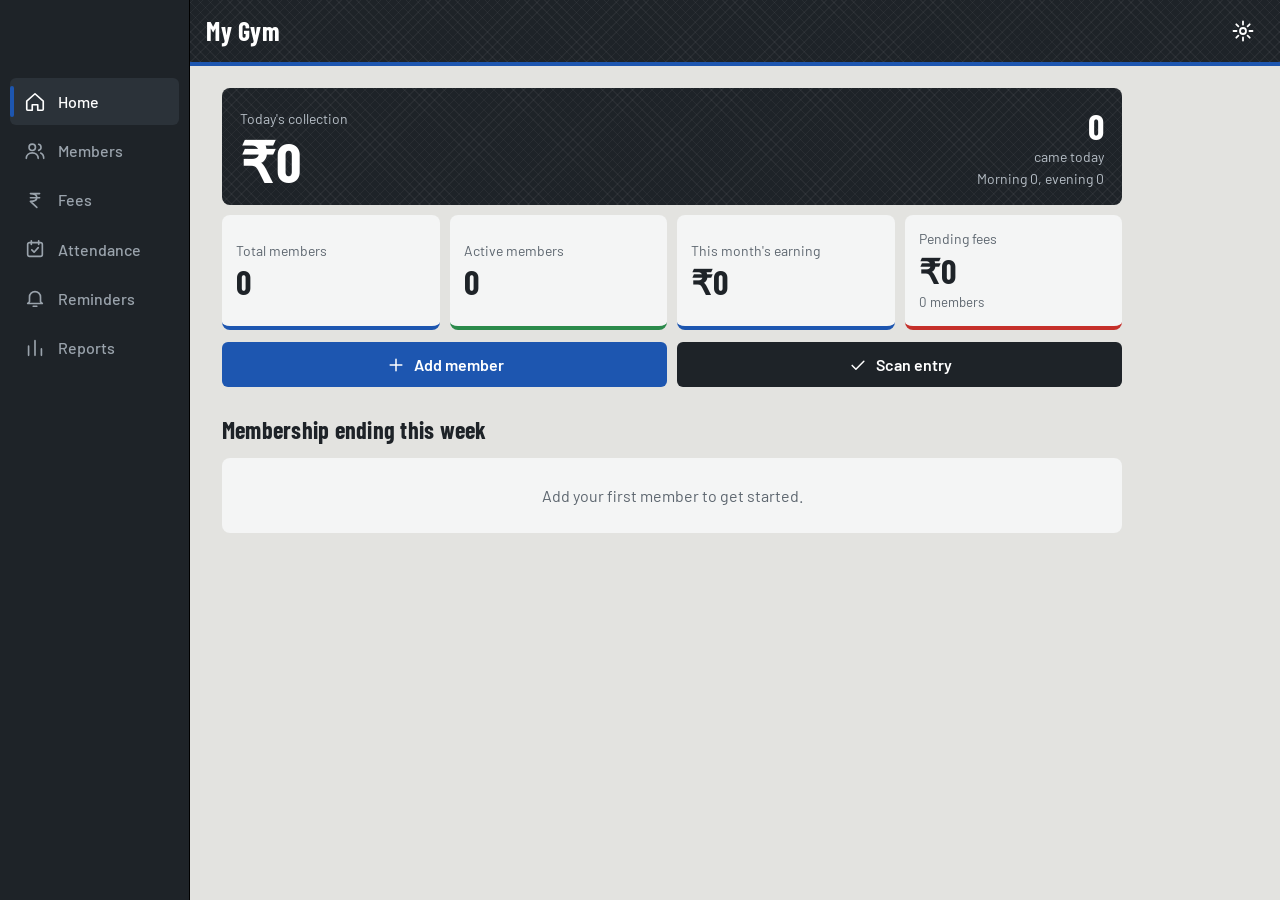
==== index.html @ 4327445b "Update Gym Manager" ====
<!doctype html>
<html lang="en">
<head>
<meta charset="utf-8">
<meta name="viewport" content="width=device-width, initial-scale=1, viewport-fit=cover">
<title>Gym Manager</title>
<meta name="theme-color" content="#1E2328">
<meta name="description" content="Members, fees, attendance and reports for your gym">
<link rel="manifest" href="manifest.json">
<link rel="icon" type="image/png" href="icon-192.png">
<link rel="apple-touch-icon" href="icon-192.png">
<meta name="mobile-web-app-capable" content="yes">
<meta name="apple-mobile-web-app-capable" content="yes">
<link rel="preconnect" href="https://fonts.googleapis.com">
<link rel="preconnect" href="https://fonts.gstatic.com" crossorigin>
<link href="https://fonts.googleapis.com/css2?family=Barlow+Condensed:wght@600;700&family=Barlow:wght@400;500;600&display=swap" rel="stylesheet">
<link rel="stylesheet" href="style.css">
</head>
<body>
<header class="top">
  <div class="brand"><span id="gymName">Gym Manager</span></div>
  <div class="top-acts">
    <button class="btn light small" id="installBtn" data-act="install" hidden>Install app</button>
    <button class="ib dark" data-act="settings" aria-label="Settings" id="settingsBtn"></button>
  </div>
</header>
<main id="view"></main>
<nav class="tabs" id="tabs" aria-label="Main"></nav>

<div class="sheet" id="sheet" hidden>
  <div class="sheet-bg" data-act="closeSheet"></div>
  <div class="sheet-panel" role="dialog" aria-modal="true" aria-labelledby="sheetTitle">
    <div class="sheet-head">
      <h2 id="sheetTitle"></h2>
      <button class="ib" data-act="closeSheet" aria-label="Close">&times;</button>
    </div>
    <div class="sheet-body" id="sheetBody"></div>
  </div>
</div>
<div id="toast" role="status" aria-live="polite"></div>
<input type="file" id="restoreFile" accept="application/json" hidden>
<script src="qrcode.js"></script>
<script src="jsqr.js"></script>
<script src="app.js"></script>
</body>
</html>
---- style.css ----
/* Gym Manager: concrete floor, charcoal iron, Olympic plate colours for status */
:root{
  --concrete:#E3E3E0;
  --card:#F4F5F5;
  --ink:#1E2328;
  --ink2:#2B3239;
  --mute:#5D666F;
  --line:#C8CACB;
  --red:#C5302A;
  --blue:#1D56B0;
  --yellow:#E3B31C;
  --green:#2B8A4B;
  --sb:env(safe-area-inset-bottom,0px);
  --st:env(safe-area-inset-top,0px);
  --head:'Barlow Condensed','Arial Narrow',Impact,sans-serif;
}
*{box-sizing:border-box;-webkit-tap-highlight-color:transparent}
html{scroll-padding-top:70px}
body{margin:0;background:var(--concrete);color:var(--ink);font:16px/1.45 'Barlow',system-ui,-apple-system,'Segoe UI',Roboto,sans-serif}
body.lock{overflow:hidden}
h1,h2,h3{font-family:var(--head);font-weight:700;letter-spacing:.01em;margin:0}
h2{font-size:24px;margin:26px 0 10px}
button,input,select{font:inherit;color:inherit}
button{cursor:pointer}
a{color:var(--blue)}
:focus-visible{outline:3px solid var(--blue);outline-offset:2px}
[hidden]{display:none!important}

/* knurled grip texture, used on the top bar and scoreboard */
.top,.board{
  background-color:var(--ink);
  background-image:
    repeating-linear-gradient(45deg,rgba(255,255,255,.045) 0 1px,transparent 1px 7px),
    repeating-linear-gradient(-45deg,rgba(255,255,255,.045) 0 1px,transparent 1px 7px);
}

.top{position:sticky;top:0;z-index:20;display:flex;align-items:center;justify-content:space-between;
  padding:calc(10px + var(--st)) 16px 10px;color:#fff;border-bottom:4px solid var(--blue)}
.brand{font:700 26px/1 var(--head);letter-spacing:.02em}
.top-acts{display:flex;gap:8px;align-items:center}

main{padding:16px 16px calc(96px + var(--sb));max-width:980px;margin:0 auto}

/* tabs */
.tabs{position:fixed;left:0;right:0;bottom:0;z-index:20;display:grid;grid-template-columns:repeat(6,1fr);
  background:var(--ink);padding:4px 2px calc(4px + var(--sb));border-top:1px solid #000}
.tabs button{background:none;border:0;color:#9AA3AC;display:flex;flex-direction:column;align-items:center;gap:2px;
  padding:6px 0;font-size:11px;font-weight:500;border-radius:6px;position:relative}
.tabs button.on{color:#fff}
.tabs button.on::before{content:"";position:absolute;top:-5px;left:30%;right:30%;height:3px;background:var(--blue);border-radius:2px}

/* buttons */
.btn{border:0;border-radius:6px;padding:11px 16px;font-weight:600;background:var(--ink);color:#fff;text-decoration:none;display:inline-flex;align-items:center;justify-content:center;gap:8px}
.btn.primary{background:var(--blue)}
.btn.ghost{background:transparent;color:var(--ink);box-shadow:inset 0 0 0 2px var(--ink)}
.btn.danger{background:transparent;color:var(--red);box-shadow:inset 0 0 0 2px var(--red)}
.btn.light{background:#fff;color:var(--ink)}
.btn.small{padding:7px 12px;font-size:14px}
.btn.wide{width:100%;margin-top:14px;padding:14px}
.ib{width:42px;height:42px;border-radius:6px;border:0;background:var(--card);display:inline-flex;align-items:center;justify-content:center;text-decoration:none;color:var(--ink);flex:none;font-size:26px;line-height:1}
.ib.dark{background:transparent;color:#fff}
.ib.txt{width:auto;padding:0 12px;font-size:14px;font-weight:600;background:var(--ink);color:#fff}

/* scoreboard */
.board{display:flex;justify-content:space-between;align-items:flex-end;gap:12px;color:#fff;padding:18px 18px 16px;border-radius:8px}
.board .lbl{color:#B7BFC7;font-size:14px}
.board .big{font:700 56px/1 var(--head);margin-top:4px}
.board .side{text-align:right}
.board .side .num{font:700 36px/1 var(--head)}

.tiles{display:grid;grid-template-columns:1fr 1fr;gap:10px;margin-top:10px}
.tile{background:var(--card);border:0;border-radius:8px;padding:14px;text-align:left;border-bottom:4px solid var(--line)}
.tile .lbl{color:var(--mute);font-size:14px;display:block}
.tile .num{font:700 34px/1.1 var(--head);display:block;margin-top:2px}
.tile small{color:var(--mute)}
.tile.t-green{border-bottom-color:var(--green)}
.tile.t-blue{border-bottom-color:var(--blue)}
.tile.t-yellow{border-bottom-color:var(--yellow)}
.tile.t-red{border-bottom-color:var(--red)}
.quick{display:grid;grid-template-columns:1fr 1fr;gap:10px;margin-top:12px}

/* lists */
.list{background:var(--card);border-radius:8px;overflow:hidden}
.row{display:flex;align-items:center;gap:12px;width:100%;text-align:left;background:none;border:0;border-bottom:1px solid var(--line);padding:12px 14px}
.row:last-child{border-bottom:0}
button.row:active{background:#E8EAEA}
.who{display:flex;flex-direction:column;min-width:0;flex:1}
.who b{font-weight:600;white-space:nowrap;overflow:hidden;text-overflow:ellipsis}
.who small{color:var(--mute)}
.right{display:flex;flex-direction:column;align-items:flex-end;gap:2px;flex:none}
.due{color:var(--red);font-weight:600}
.acts{display:flex;gap:6px;flex:none}
.amt{font:700 22px/1 var(--head);flex:none}
.empty{padding:26px 16px;text-align:center;color:var(--mute)}
.empty .btn{margin-top:12px}

/* status plate: a small weight plate in the status colour */
.plate{--c:var(--line);width:28px;height:28px;border-radius:50%;flex:none;
  background:radial-gradient(circle,var(--card) 0 17%,transparent 18%),var(--c);
  box-shadow:inset 0 0 0 3px rgba(0,0,0,.16)}
.plate.active{--c:var(--green)}
.plate.expiring{--c:var(--yellow)}
.plate.expired{--c:var(--red)}
.plate.none{--c:#9AA3AC}
.tag{font-size:12px;font-weight:600;padding:2px 8px;border-radius:3px;white-space:nowrap}
.tag.active{background:#D5EBDC;color:#17582D}
.tag.expiring{background:#F6E6AE;color:#654D00}
.tag.expired{background:#F2CFCD;color:#7E1A16}

/* controls */
.search{width:100%;padding:12px 14px;border:2px solid var(--line);border-radius:6px;background:#fff}
.search:focus{border-color:var(--blue);outline:0}
.chips{display:flex;gap:8px;overflow-x:auto;padding:10px 0 12px;scrollbar-width:none}
.chips::-webkit-scrollbar{display:none}
.chip{flex:none;border:2px solid var(--ink);background:transparent;border-radius:999px;padding:5px 14px;font-weight:600;font-size:14px}
.chip.on{background:var(--ink);color:#fff}
.seg{display:grid;grid-auto-flow:column;grid-auto-columns:1fr;background:#D2D3D0;border-radius:8px;padding:3px;margin-bottom:12px}
.seg button{border:0;background:none;padding:9px 6px;border-radius:6px;font-weight:600;color:var(--mute)}
.seg button.on{background:var(--ink);color:#fff}
.bar{display:flex;gap:10px;align-items:center;margin:0 0 12px}
.bar input[type=date],.bar input[type=month]{flex:1;padding:10px 12px;border:2px solid var(--line);border-radius:6px;background:#fff}
.sum{color:var(--mute);margin:4px 0 10px}
.sum b{color:var(--ink);font:700 22px var(--head)}

.fab{position:fixed;right:16px;bottom:calc(84px + var(--sb));z-index:15;height:54px;padding:0 20px;border:0;border-radius:27px;background:var(--blue);color:#fff;font-weight:600;box-shadow:0 4px 14px rgba(0,0,0,.3);display:flex;align-items:center;gap:8px}

/* attendance */
.check{width:34px;height:34px;border-radius:6px;border:2px solid var(--ink);flex:none;display:grid;place-items:center;color:#fff}
.row.in .check{background:var(--green);border-color:var(--green)}
.row.in{background:#E7F1EA}
.strip{display:flex;flex-wrap:wrap;gap:2px;margin-top:5px}
.strip i{width:7px;height:12px;background:#D3D5D6;border-radius:1px}
.strip i.p{background:var(--green)}

/* reports */
.two{display:grid;grid-template-columns:1fr 1fr;gap:10px}
.kv{display:grid;grid-template-columns:auto 1fr;gap:6px 16px;margin:0 0 6px}
.kv dt{color:var(--mute)}
.kv dd{margin:0;font-weight:600;text-align:right}
.mini{font-size:14px;color:var(--mute);margin-top:6px}
.repdays .row{padding:9px 14px}

/* sheet */
.sheet{position:fixed;inset:0;z-index:50;display:flex;align-items:flex-end;justify-content:center}
.sheet-bg{position:absolute;inset:0;background:rgba(15,18,21,.6)}
.sheet-panel{position:relative;background:var(--concrete);width:100%;max-width:560px;max-height:92dvh;display:flex;flex-direction:column;border-radius:14px 14px 0 0;animation:up .18s ease-out}
.sheet-head{display:flex;justify-content:space-between;align-items:center;padding:10px 10px 6px 18px}
.sheet-head h2{margin:0;font-size:26px}
.sheet-body{overflow:auto;padding:4px 18px calc(22px + var(--sb))}
@keyframes up{from{transform:translateY(40px);opacity:.4}to{transform:none;opacity:1}}
form label{display:block;font-weight:600;font-size:14px;margin-top:12px}
form input,form select{display:block;width:100%;margin-top:4px;padding:12px;border:2px solid var(--line);border-radius:6px;background:#fff;font-weight:400;font-size:16px}
form input:focus,form select:focus{border-color:var(--blue);outline:0}
.planrow{display:grid;grid-template-columns:1.4fr .7fr .9fr auto;gap:6px;align-items:end;margin-top:8px}
.planrow input{margin-top:0;padding:10px 8px}
.planrow .ib{background:#D8DADA;width:38px;height:42px}
.actions{display:grid;grid-template-columns:1fr 1fr;gap:8px;margin:14px 0}
.hdrline{display:flex;align-items:center;gap:12px;margin-bottom:10px}
hr{border:0;border-top:1px solid var(--line);margin:18px 0}

#toast{position:fixed;left:50%;bottom:calc(92px + var(--sb));transform:translate(-50%,20px);background:var(--ink);color:#fff;padding:11px 18px;border-radius:6px;opacity:0;pointer-events:none;transition:.2s;z-index:80;max-width:90vw;text-align:center;font-weight:500}
#toast.show{opacity:1;transform:translate(-50%,0)}
#toast.err{background:var(--red)}

/* desktop: tabs become a left rail */
@media (min-width:900px){
  .tabs{top:0;right:auto;width:190px;grid-template-columns:1fr;grid-auto-rows:min-content;padding:78px 10px 10px;border-top:0;border-right:1px solid #000;gap:2px}
  .tabs button{flex-direction:row;gap:12px;font-size:16px;padding:12px 14px;justify-content:flex-start}
  .tabs button.on{background:var(--ink2)}
  .tabs button.on::before{top:8px;bottom:8px;left:0;right:auto;width:4px;height:auto}
  .top{margin-left:190px}
  main{margin-left:190px;max-width:none;padding:22px 32px 60px}
  main>*{max-width:900px}
  .tiles{grid-template-columns:repeat(4,1fr)}
  .fab{bottom:24px;right:28px}
  .sheet{align-items:center}
  .sheet-panel{border-radius:14px}
  #toast{bottom:28px}
}
@media (prefers-reduced-motion:reduce){*{animation:none!important;transition:none!important}}

/* QR scanner */
.scanbox{position:relative;background:#0E1114;border-radius:10px;overflow:hidden;aspect-ratio:1/1;width:100%;max-width:420px;max-height:56vh;margin:0 auto 12px}
.scanbox video{width:100%;height:100%;object-fit:cover;display:block}
.scanbox .frame{position:absolute;inset:16%;border:3px solid rgba(255,255,255,.9);border-radius:12px;box-shadow:0 0 0 999px rgba(0,0,0,.38);pointer-events:none}
.scanmsg{position:absolute;left:0;right:0;bottom:0;padding:9px 12px;color:#fff;background:rgba(0,0,0,.62);text-align:center;font-size:14px}
.scanres{border-radius:10px;padding:16px 18px;color:#fff;margin:0 auto 12px;max-width:420px;animation:up .18s ease-out}
.scanres h3{font-size:32px;line-height:1.1;margin-bottom:6px}
.scanres.ok{background:var(--green)}
.scanres.warn{background:var(--yellow);color:var(--ink)}
.scanres.stop{background:var(--red)}
.scanres.dup{background:var(--ink2)}
#view .btn.wide{max-width:420px;display:flex;margin-left:auto;margin-right:auto}
.qrimg{display:block;width:100%;max-width:300px;margin:6px auto 14px;border-radius:10px}
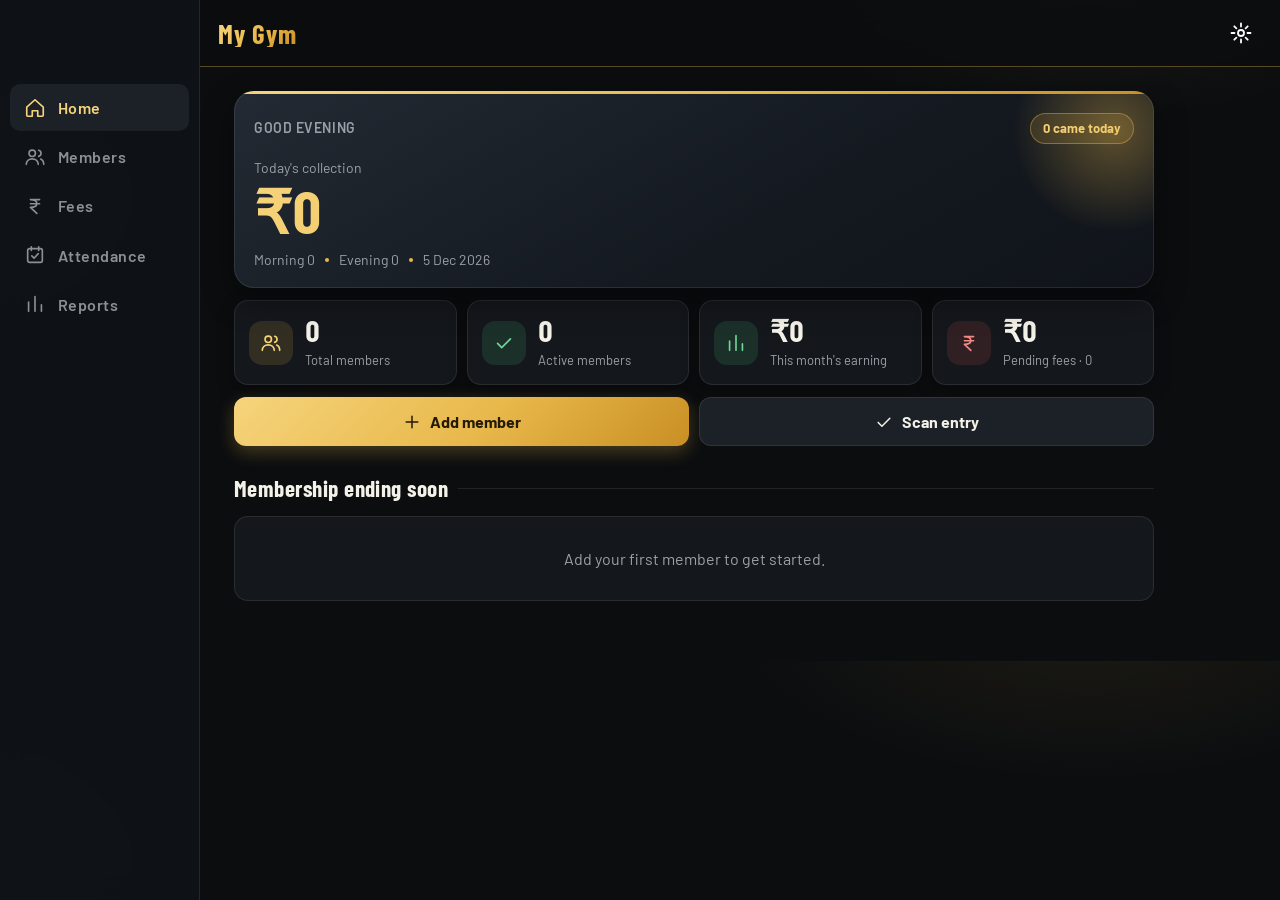
==== commit 4ef4f159: "Gym Manager v3: premium black-gold redesign, PWA removed, one-tap WhatsApp, payment delete, copy rem" ====
--- a/index.html
+++ b/index.html
@@ -4,13 +4,10 @@
 <meta charset="utf-8">
 <meta name="viewport" content="width=device-width, initial-scale=1, viewport-fit=cover">
 <title>Gym Manager</title>
-<meta name="theme-color" content="#1E2328">
+<meta name="theme-color" content="#0B0D0F">
 <meta name="description" content="Members, fees, attendance and reports for your gym">
-<link rel="manifest" href="manifest.json">
 <link rel="icon" type="image/png" href="icon-192.png">
-<link rel="apple-touch-icon" href="icon-192.png">
-<meta name="mobile-web-app-capable" content="yes">
-<meta name="apple-mobile-web-app-capable" content="yes">
+<meta name="mobile-web-app-capable" content="no">
 <link rel="preconnect" href="https://fonts.googleapis.com">
 <link rel="preconnect" href="https://fonts.gstatic.com" crossorigin>
 <link href="https://fonts.googleapis.com/css2?family=Barlow+Condensed:wght@600;700&family=Barlow:wght@400;500;600&display=swap" rel="stylesheet">
@@ -20,7 +17,7 @@
 <header class="top">
   <div class="brand"><span id="gymName">Gym Manager</span></div>
   <div class="top-acts">
-    <button class="btn light small" id="installBtn" data-act="install" hidden>Install app</button>
+    <button class="sync" id="syncBtn" data-act="syncNow" hidden></button>
     <button class="ib dark" data-act="settings" aria-label="Settings" id="settingsBtn"></button>
   </div>
 </header>
@@ -37,10 +34,22 @@
     <div class="sheet-body" id="sheetBody"></div>
   </div>
 </div>
+<div id="login" hidden>
+  <form id="loginForm" autocomplete="on">
+    <h1>Gym Manager</h1>
+    <p>Sign in once on this phone. After that, every phone with the same account shows the same members and attendance.</p>
+    <label>Email<input name="email" type="email" required autocomplete="username"></label>
+    <label>Password<input name="password" type="password" required autocomplete="current-password"></label>
+    <button class="btn primary wide">Sign in</button>
+    <p id="loginMsg" role="alert"></p>
+  </form>
+</div>
 <div id="toast" role="status" aria-live="polite"></div>
 <input type="file" id="restoreFile" accept="application/json" hidden>
+<script src="config.js"></script>
 <script src="qrcode.js"></script>
 <script src="jsqr.js"></script>
 <script src="app.js"></script>
+<script src="cloud.js"></script>
 </body>
 </html>
--- a/style.css
+++ b/style.css
@@ -1,194 +1,256 @@
-/* Gym Manager: concrete floor, charcoal iron, Olympic plate colours for status */
+/* Gym Manager v3 — black & gold premium theme */
 :root{
-  --concrete:#E3E3E0;
-  --card:#F4F5F5;
-  --ink:#1E2328;
-  --ink2:#2B3239;
-  --mute:#5D666F;
-  --line:#C8CACB;
-  --red:#C5302A;
-  --blue:#1D56B0;
-  --yellow:#E3B31C;
-  --green:#2B8A4B;
+  --bg:#0B0D0F;
+  --card:#14171C;
+  --card2:#1C2127;
+  --ink:#F4F1E8;
+  --mute:#9BA1A8;
+  --line:rgba(255,255,255,.09);
+  --gold:#E8B84B;
+  --gold2:#F6D47C;
+  --grad:linear-gradient(135deg,#F6D47C 0%,#E8B84B 55%,#C98F24 100%);
+  --red:#E4574F;
+  --yellow:#E8B84B;
+  --green:#43C579;
   --sb:env(safe-area-inset-bottom,0px);
   --st:env(safe-area-inset-top,0px);
   --head:'Barlow Condensed','Arial Narrow',Impact,sans-serif;
+  --r:14px;
 }
 *{box-sizing:border-box;-webkit-tap-highlight-color:transparent}
-html{scroll-padding-top:70px}
-body{margin:0;background:var(--concrete);color:var(--ink);font:16px/1.45 'Barlow',system-ui,-apple-system,'Segoe UI',Roboto,sans-serif}
+html{scroll-padding-top:76px}
+body{margin:0;color:var(--ink);font:16px/1.45 'Barlow',system-ui,-apple-system,'Segoe UI',Roboto,sans-serif;
+  background:
+    radial-gradient(600px 300px at 85% -60px,rgba(232,184,75,.09),transparent 60%),
+    radial-gradient(500px 260px at -10% 30%,rgba(232,184,75,.05),transparent 60%),
+    var(--bg);}
 body.lock{overflow:hidden}
-h1,h2,h3{font-family:var(--head);font-weight:700;letter-spacing:.01em;margin:0}
-h2{font-size:24px;margin:26px 0 10px}
+h1,h2,h3{font-family:var(--head);font-weight:700;letter-spacing:.02em;margin:0}
+h2{font-size:23px;margin:26px 0 10px;display:flex;align-items:center;gap:10px}
+h2::after{content:"";flex:1;height:1px;background:var(--line)}
 button,input,select{font:inherit;color:inherit}
 button{cursor:pointer}
-a{color:var(--blue)}
-:focus-visible{outline:3px solid var(--blue);outline-offset:2px}
+a{color:var(--gold2)}
+:focus-visible{outline:2px solid var(--gold);outline-offset:2px}
 [hidden]{display:none!important}
 
-/* knurled grip texture, used on the top bar and scoreboard */
-.top,.board{
-  background-color:var(--ink);
-  background-image:
-    repeating-linear-gradient(45deg,rgba(255,255,255,.045) 0 1px,transparent 1px 7px),
-    repeating-linear-gradient(-45deg,rgba(255,255,255,.045) 0 1px,transparent 1px 7px);
-}
-
+/* ---------- top bar ---------- */
 .top{position:sticky;top:0;z-index:20;display:flex;align-items:center;justify-content:space-between;
-  padding:calc(10px + var(--st)) 16px 10px;color:#fff;border-bottom:4px solid var(--blue)}
-.brand{font:700 26px/1 var(--head);letter-spacing:.02em}
+  padding:calc(12px + var(--st)) 18px 12px;color:#fff;
+  background:rgba(11,13,15,.82);backdrop-filter:blur(14px);-webkit-backdrop-filter:blur(14px);
+  border-bottom:1px solid rgba(232,184,75,.35)}
+.brand{font:700 27px/1 var(--head);letter-spacing:.04em;background:var(--grad);
+  -webkit-background-clip:text;background-clip:text;-webkit-text-fill-color:transparent;color:transparent}
 .top-acts{display:flex;gap:8px;align-items:center}
 
-main{padding:16px 16px calc(96px + var(--sb));max-width:980px;margin:0 auto}
-
-/* tabs */
-.tabs{position:fixed;left:0;right:0;bottom:0;z-index:20;display:grid;grid-template-columns:repeat(6,1fr);
-  background:var(--ink);padding:4px 2px calc(4px + var(--sb));border-top:1px solid #000}
-.tabs button{background:none;border:0;color:#9AA3AC;display:flex;flex-direction:column;align-items:center;gap:2px;
-  padding:6px 0;font-size:11px;font-weight:500;border-radius:6px;position:relative}
-.tabs button.on{color:#fff}
-.tabs button.on::before{content:"";position:absolute;top:-5px;left:30%;right:30%;height:3px;background:var(--blue);border-radius:2px}
-
-/* buttons */
-.btn{border:0;border-radius:6px;padding:11px 16px;font-weight:600;background:var(--ink);color:#fff;text-decoration:none;display:inline-flex;align-items:center;justify-content:center;gap:8px}
-.btn.primary{background:var(--blue)}
-.btn.ghost{background:transparent;color:var(--ink);box-shadow:inset 0 0 0 2px var(--ink)}
-.btn.danger{background:transparent;color:var(--red);box-shadow:inset 0 0 0 2px var(--red)}
-.btn.light{background:#fff;color:var(--ink)}
-.btn.small{padding:7px 12px;font-size:14px}
-.btn.wide{width:100%;margin-top:14px;padding:14px}
-.ib{width:42px;height:42px;border-radius:6px;border:0;background:var(--card);display:inline-flex;align-items:center;justify-content:center;text-decoration:none;color:var(--ink);flex:none;font-size:26px;line-height:1}
-.ib.dark{background:transparent;color:#fff}
-.ib.txt{width:auto;padding:0 12px;font-size:14px;font-weight:600;background:var(--ink);color:#fff}
-
-/* scoreboard */
-.board{display:flex;justify-content:space-between;align-items:flex-end;gap:12px;color:#fff;padding:18px 18px 16px;border-radius:8px}
-.board .lbl{color:#B7BFC7;font-size:14px}
-.board .big{font:700 56px/1 var(--head);margin-top:4px}
-.board .side{text-align:right}
-.board .side .num{font:700 36px/1 var(--head)}
-
-.tiles{display:grid;grid-template-columns:1fr 1fr;gap:10px;margin-top:10px}
-.tile{background:var(--card);border:0;border-radius:8px;padding:14px;text-align:left;border-bottom:4px solid var(--line)}
-.tile .lbl{color:var(--mute);font-size:14px;display:block}
-.tile .num{font:700 34px/1.1 var(--head);display:block;margin-top:2px}
-.tile small{color:var(--mute)}
-.tile.t-green{border-bottom-color:var(--green)}
-.tile.t-blue{border-bottom-color:var(--blue)}
-.tile.t-yellow{border-bottom-color:var(--yellow)}
-.tile.t-red{border-bottom-color:var(--red)}
+main{padding:18px 16px calc(104px + var(--sb));max-width:980px;margin:0 auto}
+#view.vin{animation:vin .24s ease-out}
+@keyframes vin{from{opacity:0;transform:translateY(10px)}to{opacity:1;transform:none}}
+
+/* ---------- tabs: 5 ---------- */
+.tabs{position:fixed;left:0;right:0;bottom:0;z-index:20;display:grid;grid-template-columns:repeat(5,1fr);
+  background:rgba(16,19,23,.92);backdrop-filter:blur(14px);-webkit-backdrop-filter:blur(14px);
+  padding:6px 6px calc(8px + var(--sb));border-top:1px solid var(--line)}
+.tabs button{background:none;border:0;color:#8B9096;display:flex;flex-direction:column;align-items:center;gap:3px;
+  padding:7px 0 5px;font-size:11px;font-weight:600;letter-spacing:.03em;border-radius:10px;position:relative;transition:color .15s}
+.tabs button.on{color:var(--gold2)}
+.tabs button.on::after{content:"";position:absolute;bottom:1px;width:18px;height:3px;border-radius:2px;background:var(--grad)}
+
+/* ---------- buttons ---------- */
+.btn{border:0;border-radius:12px;padding:13px 16px;font-weight:700;background:var(--card2);color:var(--ink);
+  text-decoration:none;display:inline-flex;align-items:center;justify-content:center;gap:8px;
+  box-shadow:inset 0 0 0 1px var(--line);transition:transform .08s}
+.btn.primary{background:var(--grad);color:#241A05;box-shadow:0 6px 18px rgba(232,184,75,.28)}
+.btn.ghost{background:transparent;box-shadow:inset 0 0 0 1.5px var(--mute)}
+.btn.danger{background:transparent;color:var(--red);box-shadow:inset 0 0 0 1.5px var(--red)}
+.btn.light{background:#fff;color:#141414}
+.btn.small{padding:8px 13px;font-size:14px;border-radius:10px}
+.btn.wide{width:100%;margin-top:14px;padding:15px}
+.btn:active,.fab:active,.ib:active,.chip:active{transform:scale(.96)}
+.btn[disabled]{opacity:.4}
+.ib{width:42px;height:42px;border-radius:12px;border:0;background:var(--card2);display:inline-flex;align-items:center;
+  justify-content:center;text-decoration:none;color:var(--ink);flex:none;font-size:26px;line-height:1;
+  box-shadow:inset 0 0 0 1px var(--line);transition:transform .08s}
+.ib.dark{background:transparent;color:#fff;box-shadow:none}
+.ib.txt{width:auto;padding:0 13px;font-size:14px;font-weight:700;background:var(--grad);color:#241A05;box-shadow:none}
+
+/* ---------- home hero ---------- */
+.hero{position:relative;overflow:hidden;border-radius:20px;padding:22px 20px 18px;color:#fff;
+  background:linear-gradient(150deg,#232a33 0%,#141920 60%,#10141a 100%);
+  box-shadow:inset 0 0 0 1px var(--line),0 12px 32px rgba(0,0,0,.45)}
+.hero::before{content:"";position:absolute;right:-70px;top:-70px;width:220px;height:220px;border-radius:50%;
+  background:radial-gradient(circle,rgba(232,184,75,.35),transparent 65%);pointer-events:none}
+.hero::after{content:"";position:absolute;left:0;right:0;top:0;height:3px;background:var(--grad)}
+.hero-top{display:flex;justify-content:space-between;align-items:center;color:var(--mute);font-size:14px;font-weight:600;letter-spacing:.04em;text-transform:uppercase}
+.hero-pill{background:rgba(232,184,75,.14);color:var(--gold2);border:1px solid rgba(232,184,75,.4);
+  padding:5px 12px;border-radius:999px;font-size:13px;font-weight:700;text-transform:none;letter-spacing:0}
+.hero .lbl{color:var(--mute);font-size:14px;display:block;margin-top:14px}
+.hero .big{font:700 60px/1 var(--head);margin-top:2px;background:var(--grad);
+  -webkit-background-clip:text;background-clip:text;-webkit-text-fill-color:transparent;color:transparent;font-variant-numeric:tabular-nums}
+.hero-sub{display:flex;align-items:center;gap:10px;margin-top:10px;color:var(--mute);font-size:14px}
+.hero-sub i{width:4px;height:4px;border-radius:50%;background:var(--gold);flex:none}
+
+/* stat cards */
+.stats{display:grid;grid-template-columns:1fr 1fr;gap:10px;margin-top:12px}
+.stat{background:var(--card);border:1px solid var(--line);border-radius:var(--r);padding:14px;text-align:left;
+  display:flex;gap:12px;align-items:center;box-shadow:0 6px 18px rgba(0,0,0,.3)}
+.stat b{font:700 30px/1.05 var(--head);display:block;font-variant-numeric:tabular-nums}
+.stat small{color:var(--mute);font-size:13px}
+.sic{width:44px;height:44px;border-radius:13px;flex:none;display:grid;place-items:center}
+.sic.s-b{background:rgba(232,184,75,.14);color:var(--gold2)}
+.sic.s-g{background:rgba(67,197,121,.14);color:#6FD598}
+.sic.s-r{background:rgba(228,87,79,.14);color:#F08A84}
 .quick{display:grid;grid-template-columns:1fr 1fr;gap:10px;margin-top:12px}
 
-/* lists */
-.list{background:var(--card);border-radius:8px;overflow:hidden}
-.row{display:flex;align-items:center;gap:12px;width:100%;text-align:left;background:none;border:0;border-bottom:1px solid var(--line);padding:12px 14px}
+/* ---------- lists ---------- */
+.list{background:var(--card);border:1px solid var(--line);border-radius:var(--r);overflow:hidden}
+.row{display:flex;align-items:center;gap:12px;width:100%;text-align:left;background:none;border:0;
+  border-bottom:1px solid var(--line);padding:13px 14px;color:var(--ink)}
 .row:last-child{border-bottom:0}
-button.row:active{background:#E8EAEA}
+button.row:active{background:var(--card2)}
 .who{display:flex;flex-direction:column;min-width:0;flex:1}
 .who b{font-weight:600;white-space:nowrap;overflow:hidden;text-overflow:ellipsis}
 .who small{color:var(--mute)}
-.right{display:flex;flex-direction:column;align-items:flex-end;gap:2px;flex:none}
-.due{color:var(--red);font-weight:600}
+.right{display:flex;flex-direction:column;align-items:flex-end;gap:3px;flex:none}
+.due{color:#F08A84;font-weight:700}
 .acts{display:flex;gap:6px;flex:none}
-.amt{font:700 22px/1 var(--head);flex:none}
-.empty{padding:26px 16px;text-align:center;color:var(--mute)}
+.amt{font:700 23px/1 var(--head);flex:none;font-variant-numeric:tabular-nums}
+.empty{padding:30px 16px;text-align:center;color:var(--mute)}
 .empty .btn{margin-top:12px}
 
-/* status plate: a small weight plate in the status colour */
-.plate{--c:var(--line);width:28px;height:28px;border-radius:50%;flex:none;
-  background:radial-gradient(circle,var(--card) 0 17%,transparent 18%),var(--c);
-  box-shadow:inset 0 0 0 3px rgba(0,0,0,.16)}
-.plate.active{--c:var(--green)}
-.plate.expiring{--c:var(--yellow)}
-.plate.expired{--c:var(--red)}
-.plate.none{--c:#9AA3AC}
-.tag{font-size:12px;font-weight:600;padding:2px 8px;border-radius:3px;white-space:nowrap}
-.tag.active{background:#D5EBDC;color:#17582D}
-.tag.expiring{background:#F6E6AE;color:#654D00}
-.tag.expired{background:#F2CFCD;color:#7E1A16}
-
-/* controls */
-.search{width:100%;padding:12px 14px;border:2px solid var(--line);border-radius:6px;background:#fff}
-.search:focus{border-color:var(--blue);outline:0}
-.chips{display:flex;gap:8px;overflow-x:auto;padding:10px 0 12px;scrollbar-width:none}
+.tag{font-size:12px;font-weight:700;padding:3px 10px;border-radius:999px;white-space:nowrap;letter-spacing:.02em}
+.tag.active{background:rgba(67,197,121,.16);color:#6FD598}
+.tag.expiring{background:rgba(232,184,75,.16);color:var(--gold2)}
+.tag.expired{background:rgba(228,87,79,.16);color:#F08A84}
+
+/* ---------- controls ---------- */
+.search{width:100%;padding:13px 15px;border:1px solid var(--line);border-radius:12px;background:var(--card);color:var(--ink)}
+.search:focus{border-color:var(--gold);outline:0}
+.search::placeholder{color:#6B7178}
+.chips{display:flex;gap:8px;overflow-x:auto;padding:12px 0;scrollbar-width:none}
 .chips::-webkit-scrollbar{display:none}
-.chip{flex:none;border:2px solid var(--ink);background:transparent;border-radius:999px;padding:5px 14px;font-weight:600;font-size:14px}
-.chip.on{background:var(--ink);color:#fff}
-.seg{display:grid;grid-auto-flow:column;grid-auto-columns:1fr;background:#D2D3D0;border-radius:8px;padding:3px;margin-bottom:12px}
-.seg button{border:0;background:none;padding:9px 6px;border-radius:6px;font-weight:600;color:var(--mute)}
-.seg button.on{background:var(--ink);color:#fff}
+.chip{flex:none;border:1px solid var(--line);background:var(--card);color:var(--mute);border-radius:999px;
+  padding:7px 15px;font-weight:600;font-size:14px;transition:transform .08s}
+.chip.on{background:var(--grad);color:#241A05;border-color:transparent;font-weight:700}
+.seg{display:grid;grid-auto-flow:column;grid-auto-columns:1fr;background:var(--card);border:1px solid var(--line);
+  border-radius:12px;padding:4px;margin-bottom:14px}
+.seg button{border:0;background:none;padding:10px 6px;border-radius:9px;font-weight:600;color:var(--mute)}
+.seg button.on{background:var(--grad);color:#241A05;font-weight:700}
 .bar{display:flex;gap:10px;align-items:center;margin:0 0 12px}
-.bar input[type=date],.bar input[type=month]{flex:1;padding:10px 12px;border:2px solid var(--line);border-radius:6px;background:#fff}
+.bar input[type=date],.bar input[type=month]{flex:1;padding:11px 12px;border:1px solid var(--line);border-radius:12px;background:var(--card);color:var(--ink);color-scheme:dark}
 .sum{color:var(--mute);margin:4px 0 10px}
 .sum b{color:var(--ink);font:700 22px var(--head)}
 
-.fab{position:fixed;right:16px;bottom:calc(84px + var(--sb));z-index:15;height:54px;padding:0 20px;border:0;border-radius:27px;background:var(--blue);color:#fff;font-weight:600;box-shadow:0 4px 14px rgba(0,0,0,.3);display:flex;align-items:center;gap:8px}
-
-/* attendance */
-.check{width:34px;height:34px;border-radius:6px;border:2px solid var(--ink);flex:none;display:grid;place-items:center;color:#fff}
+.fab{position:fixed;right:16px;bottom:calc(92px + var(--sb));z-index:15;height:56px;padding:0 22px;border:0;border-radius:28px;
+  background:var(--grad);color:#241A05;font-weight:700;box-shadow:0 8px 22px rgba(232,184,75,.35);
+  display:flex;align-items:center;gap:8px;transition:transform .08s}
+
+/* ---------- attendance ---------- */
+.check{width:34px;height:34px;border-radius:10px;border:1.5px solid var(--mute);flex:none;display:grid;place-items:center;color:#fff}
 .row.in .check{background:var(--green);border-color:var(--green)}
-.row.in{background:#E7F1EA}
+.row.in{background:rgba(67,197,121,.07)}
 .strip{display:flex;flex-wrap:wrap;gap:2px;margin-top:5px}
-.strip i{width:7px;height:12px;background:#D3D5D6;border-radius:1px}
+.strip i{width:7px;height:12px;background:#2C333B;border-radius:2px}
 .strip i.p{background:var(--green)}
 
-/* reports */
+/* ---------- reports / sheets content ---------- */
 .two{display:grid;grid-template-columns:1fr 1fr;gap:10px}
-.kv{display:grid;grid-template-columns:auto 1fr;gap:6px 16px;margin:0 0 6px}
+.kv{display:grid;grid-template-columns:auto 1fr;gap:7px 16px;margin:0 0 6px}
 .kv dt{color:var(--mute)}
 .kv dd{margin:0;font-weight:600;text-align:right}
 .mini{font-size:14px;color:var(--mute);margin-top:6px}
-.repdays .row{padding:9px 14px}
-
-/* sheet */
+.repdays .row{padding:10px 14px}
+
+/* ---------- bottom sheet ---------- */
 .sheet{position:fixed;inset:0;z-index:50;display:flex;align-items:flex-end;justify-content:center}
-.sheet-bg{position:absolute;inset:0;background:rgba(15,18,21,.6)}
-.sheet-panel{position:relative;background:var(--concrete);width:100%;max-width:560px;max-height:92dvh;display:flex;flex-direction:column;border-radius:14px 14px 0 0;animation:up .18s ease-out}
-.sheet-head{display:flex;justify-content:space-between;align-items:center;padding:10px 10px 6px 18px}
-.sheet-head h2{margin:0;font-size:26px}
-.sheet-body{overflow:auto;padding:4px 18px calc(22px + var(--sb))}
-@keyframes up{from{transform:translateY(40px);opacity:.4}to{transform:none;opacity:1}}
-form label{display:block;font-weight:600;font-size:14px;margin-top:12px}
-form input,form select{display:block;width:100%;margin-top:4px;padding:12px;border:2px solid var(--line);border-radius:6px;background:#fff;font-weight:400;font-size:16px}
-form input:focus,form select:focus{border-color:var(--blue);outline:0}
+.sheet-bg{position:absolute;inset:0;background:rgba(4,6,8,.7);backdrop-filter:blur(2px)}
+.sheet-panel{position:relative;background:#171B20;width:100%;max-width:560px;max-height:92dvh;display:flex;flex-direction:column;
+  border-radius:20px 20px 0 0;border:1px solid var(--line);border-bottom:0;animation:up .22s cubic-bezier(.2,.9,.3,1)}
+.sheet-panel::before{content:"";position:absolute;top:9px;left:50%;transform:translateX(-50%);
+  width:44px;height:5px;border-radius:3px;background:#3A4149}
+.sheet-head{display:flex;justify-content:space-between;align-items:center;padding:16px 12px 8px 20px}
+.sheet-head h2{margin:0;font-size:27px}
+.sheet-head h2::after{display:none}
+.sheet-body{overflow:auto;padding:4px 20px calc(24px + var(--sb))}
+@keyframes up{from{transform:translateY(60px);opacity:.3}to{transform:none;opacity:1}}
+form label{display:block;font-weight:600;font-size:14px;margin-top:13px;color:var(--mute)}
+form input,form select{display:block;width:100%;margin-top:5px;padding:13px;border:1px solid var(--line);border-radius:12px;
+  background:#0F1216;color:var(--ink);font-weight:400;font-size:16px;color-scheme:dark}
+form input:focus,form select:focus{border-color:var(--gold);outline:0}
 .planrow{display:grid;grid-template-columns:1.4fr .7fr .9fr auto;gap:6px;align-items:end;margin-top:8px}
-.planrow input{margin-top:0;padding:10px 8px}
-.planrow .ib{background:#D8DADA;width:38px;height:42px}
+.planrow input{margin-top:0;padding:11px 8px}
+.planrow .ib{background:var(--card2);width:38px;height:44px}
 .actions{display:grid;grid-template-columns:1fr 1fr;gap:8px;margin:14px 0}
 .hdrline{display:flex;align-items:center;gap:12px;margin-bottom:10px}
 hr{border:0;border-top:1px solid var(--line);margin:18px 0}
 
-#toast{position:fixed;left:50%;bottom:calc(92px + var(--sb));transform:translate(-50%,20px);background:var(--ink);color:#fff;padding:11px 18px;border-radius:6px;opacity:0;pointer-events:none;transition:.2s;z-index:80;max-width:90vw;text-align:center;font-weight:500}
+#toast{position:fixed;left:50%;bottom:calc(100px + var(--sb));transform:translate(-50%,16px);background:#22282F;color:#fff;
+  padding:12px 20px;border-radius:12px;border:1px solid var(--line);opacity:0;pointer-events:none;transition:.2s;z-index:80;
+  max-width:90vw;text-align:center;font-weight:600;box-shadow:0 10px 30px rgba(0,0,0,.5)}
 #toast.show{opacity:1;transform:translate(-50%,0)}
-#toast.err{background:var(--red)}
-
-/* desktop: tabs become a left rail */
+#toast.err{background:#3A1512;border-color:var(--red);color:#F5B5B1}
+
+/* ---------- desktop rail ---------- */
 @media (min-width:900px){
-  .tabs{top:0;right:auto;width:190px;grid-template-columns:1fr;grid-auto-rows:min-content;padding:78px 10px 10px;border-top:0;border-right:1px solid #000;gap:2px}
+  .tabs{top:0;right:auto;width:200px;grid-template-columns:1fr;grid-auto-rows:min-content;
+    padding:calc(84px + var(--st)) 10px 10px;border-top:0;border-right:1px solid var(--line);gap:2px}
   .tabs button{flex-direction:row;gap:12px;font-size:16px;padding:12px 14px;justify-content:flex-start}
-  .tabs button.on{background:var(--ink2)}
-  .tabs button.on::before{top:8px;bottom:8px;left:0;right:auto;width:4px;height:auto}
-  .top{margin-left:190px}
-  main{margin-left:190px;max-width:none;padding:22px 32px 60px}
-  main>*{max-width:900px}
-  .tiles{grid-template-columns:repeat(4,1fr)}
-  .fab{bottom:24px;right:28px}
+  .tabs button.on{background:var(--card2)}
+  .tabs button.on::after{top:10px;bottom:10px;left:-10px;right:auto;width:4px;height:auto;bottom:auto}
+  .top{margin-left:200px}
+  main{margin-left:200px;max-width:none;padding:24px 34px 60px}
+  main>*{max-width:920px}
+  .stats{grid-template-columns:repeat(4,1fr)}
+  .fab{bottom:26px;right:30px}
   .sheet{align-items:center}
-  .sheet-panel{border-radius:14px}
-  #toast{bottom:28px}
+  .sheet-panel{border-radius:20px;border-bottom:1px solid var(--line)}
+  #toast{bottom:30px}
 }
 @media (prefers-reduced-motion:reduce){*{animation:none!important;transition:none!important}}
 
-/* QR scanner */
-.scanbox{position:relative;background:#0E1114;border-radius:10px;overflow:hidden;aspect-ratio:1/1;width:100%;max-width:420px;max-height:56vh;margin:0 auto 12px}
+/* ---------- QR scanner ---------- */
+.scanbox{position:relative;background:#0E1114;border-radius:16px;overflow:hidden;aspect-ratio:1/1;width:100%;
+  max-width:420px;max-height:56vh;margin:0 auto 12px;border:1px solid var(--line)}
 .scanbox video{width:100%;height:100%;object-fit:cover;display:block}
-.scanbox .frame{position:absolute;inset:16%;border:3px solid rgba(255,255,255,.9);border-radius:12px;box-shadow:0 0 0 999px rgba(0,0,0,.38);pointer-events:none}
-.scanmsg{position:absolute;left:0;right:0;bottom:0;padding:9px 12px;color:#fff;background:rgba(0,0,0,.62);text-align:center;font-size:14px}
-.scanres{border-radius:10px;padding:16px 18px;color:#fff;margin:0 auto 12px;max-width:420px;animation:up .18s ease-out}
-.scanres h3{font-size:32px;line-height:1.1;margin-bottom:6px}
-.scanres.ok{background:var(--green)}
-.scanres.warn{background:var(--yellow);color:var(--ink)}
-.scanres.stop{background:var(--red)}
-.scanres.dup{background:var(--ink2)}
+.scanbox .frame{position:absolute;inset:16%;border:3px solid var(--gold2);border-radius:14px;
+  box-shadow:0 0 0 999px rgba(0,0,0,.42);pointer-events:none}
+.scanmsg{position:absolute;left:0;right:0;bottom:0;padding:10px 12px;color:#fff;background:rgba(0,0,0,.62);text-align:center;font-size:14px}
+.scanres{border-radius:16px;padding:18px;color:#fff;margin:0 auto 12px;max-width:420px;animation:up .2s ease-out;border:1px solid var(--line)}
+.scanres h3{font-size:33px;line-height:1.05;margin-bottom:6px}
+.scanres.ok{background:linear-gradient(150deg,#1E7A44,#155C32)}
+.scanres.warn{background:linear-gradient(150deg,#8a6a14,#6d5210);color:#fff}
+.scanres.stop{background:linear-gradient(150deg,#A02721,#7C1B16)}
+.scanres.dup{background:#232a33}
 #view .btn.wide{max-width:420px;display:flex;margin-left:auto;margin-right:auto}
-.qrimg{display:block;width:100%;max-width:300px;margin:6px auto 14px;border-radius:10px}
+.qrimg{display:block;width:100%;max-width:300px;margin:6px auto 14px;border-radius:12px;border:1px solid var(--line)}
+
+/* ---------- cloud sync ---------- */
+.sync{border:1px solid var(--line);border-radius:999px;padding:6px 13px 6px 24px;font-size:13px;font-weight:700;
+  background:rgba(255,255,255,.06);color:#fff;position:relative}
+.sync::before{content:"";position:absolute;left:10px;top:50%;width:8px;height:8px;margin-top:-4px;border-radius:50%;background:#9AA3AC}
+.sync.ok::before{background:var(--green)}
+.sync.syncing::before{background:var(--yellow)}
+.sync.offline::before,.sync.error::before,.sync.login::before{background:var(--red)}
+#login{position:fixed;inset:0;z-index:90;display:grid;place-items:center;padding:20px;background:var(--bg)}
+#loginForm{background:var(--card);border:1px solid var(--line);border-radius:18px;padding:26px 24px;width:100%;max-width:400px;
+  box-shadow:0 20px 60px rgba(0,0,0,.5);position:relative;overflow:hidden}
+#loginForm::before{content:"";position:absolute;top:0;left:0;right:0;height:4px;background:var(--grad)}
+#loginForm h1{font-size:36px;background:var(--grad);-webkit-background-clip:text;background-clip:text;
+  -webkit-text-fill-color:transparent;color:transparent}
+#loginForm p{color:var(--mute);margin:6px 0 4px}
+#loginForm #loginMsg{color:#F08A84;font-weight:600;min-height:1.4em;margin-top:12px}
+
+/* ---------- avatar ---------- */
+.av{--c:#3A4149;width:var(--sz,40px);height:var(--sz,40px);border-radius:50%;flex:none;display:grid;place-items:center;overflow:hidden;
+  background:#2A3038;color:var(--ink);border:2.5px solid var(--c);font:700 calc(var(--sz,40px)*.38) var(--head);line-height:1}
+.av img{width:100%;height:100%;object-fit:cover;display:block}
+.av.active{--c:var(--green)} .av.expiring{--c:var(--yellow)} .av.expired{--c:var(--red)} .av.none{--c:#3A4149;font-size:32px}
+.photo{display:flex;align-items:center;gap:14px;margin:4px 0 6px}
+.resrow{display:flex;gap:14px;align-items:center}
+.scanres .av{--c:#fff}
+.restxt{min-width:0}
+.dueline{display:inline-block;margin-top:12px;background:#fff;color:#A02721;padding:7px 15px;border-radius:8px;font:700 30px/1.1 var(--head)}
+
+.sechd{display:flex;align-items:center;justify-content:space-between;gap:10px;margin:26px 0 10px}
+.sechd h2{margin:0}
+.sechd h2::after{display:none}
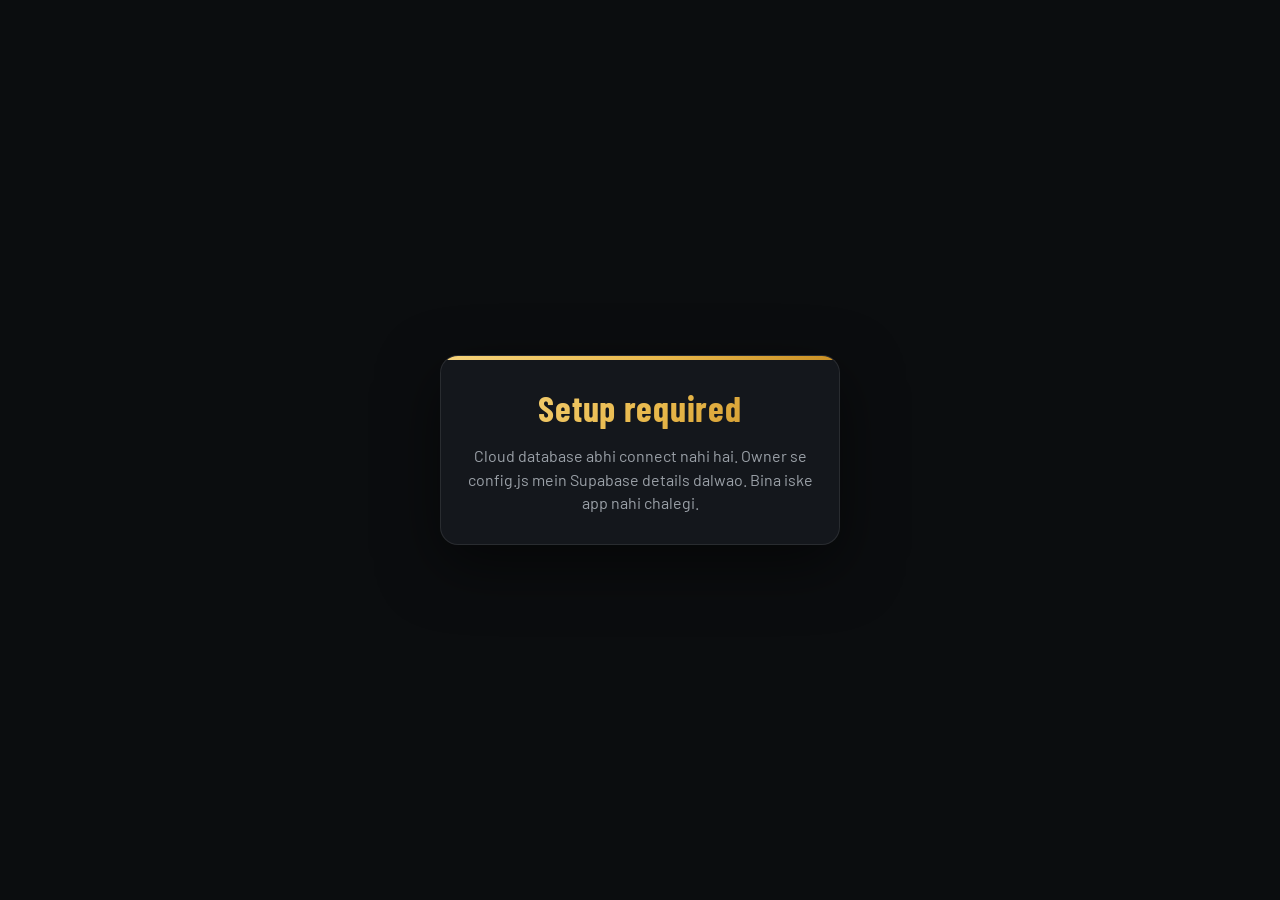
==== commit 5c5d1c43: "Online-only v4: PWA restored (installable, no offline), gym data moved fully to Supabase, localStora" ====
--- a/index.html
+++ b/index.html
@@ -6,8 +6,11 @@
 <title>Gym Manager</title>
 <meta name="theme-color" content="#0B0D0F">
 <meta name="description" content="Members, fees, attendance and reports for your gym">
+<link rel="manifest" href="manifest.json">
 <link rel="icon" type="image/png" href="icon-192.png">
-<meta name="mobile-web-app-capable" content="no">
+<link rel="apple-touch-icon" href="icon-192.png">
+<meta name="mobile-web-app-capable" content="yes">
+<meta name="apple-mobile-web-app-capable" content="yes">
 <link rel="preconnect" href="https://fonts.googleapis.com">
 <link rel="preconnect" href="https://fonts.gstatic.com" crossorigin>
 <link href="https://fonts.googleapis.com/css2?family=Barlow+Condensed:wght@600;700&family=Barlow:wght@400;500;600&display=swap" rel="stylesheet">
@@ -18,6 +21,7 @@
   <div class="brand"><span id="gymName">Gym Manager</span></div>
   <div class="top-acts">
     <button class="sync" id="syncBtn" data-act="syncNow" hidden></button>
+    <button class="btn light small" id="installBtn" data-act="install" hidden>Install app</button>
     <button class="ib dark" data-act="settings" aria-label="Settings" id="settingsBtn"></button>
   </div>
 </header>
@@ -37,12 +41,19 @@
 <div id="login" hidden>
   <form id="loginForm" autocomplete="on">
     <h1>Gym Manager</h1>
-    <p>Sign in once on this phone. After that, every phone with the same account shows the same members and attendance.</p>
+    <p>Sign in to open your gym's online database. This app needs internet and does not work offline.</p>
     <label>Email<input name="email" type="email" required autocomplete="username"></label>
     <label>Password<input name="password" type="password" required autocomplete="current-password"></label>
     <button class="btn primary wide">Sign in</button>
     <p id="loginMsg" role="alert"></p>
   </form>
+</div>
+<div id="netblock" hidden>
+  <div class="nb-card">
+    <h1 id="nbTitle">No internet</h1>
+    <p id="nbMsg"></p>
+    <button class="btn primary wide" id="netRetry">Retry</button>
+  </div>
 </div>
 <div id="toast" role="status" aria-live="polite"></div>
 <input type="file" id="restoreFile" accept="application/json" hidden>
--- a/style.css
+++ b/style.css
@@ -254,3 +254,12 @@
 .sechd{display:flex;align-items:center;justify-content:space-between;gap:10px;margin:26px 0 10px}
 .sechd h2{margin:0}
 .sechd h2::after{display:none}
+
+/* ---------- offline / setup blocker: covers the whole app ---------- */
+#netblock{position:fixed;inset:0;z-index:95;display:grid;place-items:center;padding:20px;background:var(--bg)}
+.nb-card{background:var(--card);border:1px solid var(--line);border-radius:18px;padding:26px 24px;width:100%;max-width:400px;
+  box-shadow:0 20px 60px rgba(0,0,0,.5);position:relative;overflow:hidden;text-align:center}
+.nb-card::before{content:"";position:absolute;top:0;left:0;right:0;height:4px;background:var(--grad)}
+.nb-card h1{font-size:36px;background:var(--grad);-webkit-background-clip:text;background-clip:text;
+  -webkit-text-fill-color:transparent;color:transparent}
+.nb-card p{color:var(--mute);margin:10px 0 4px}
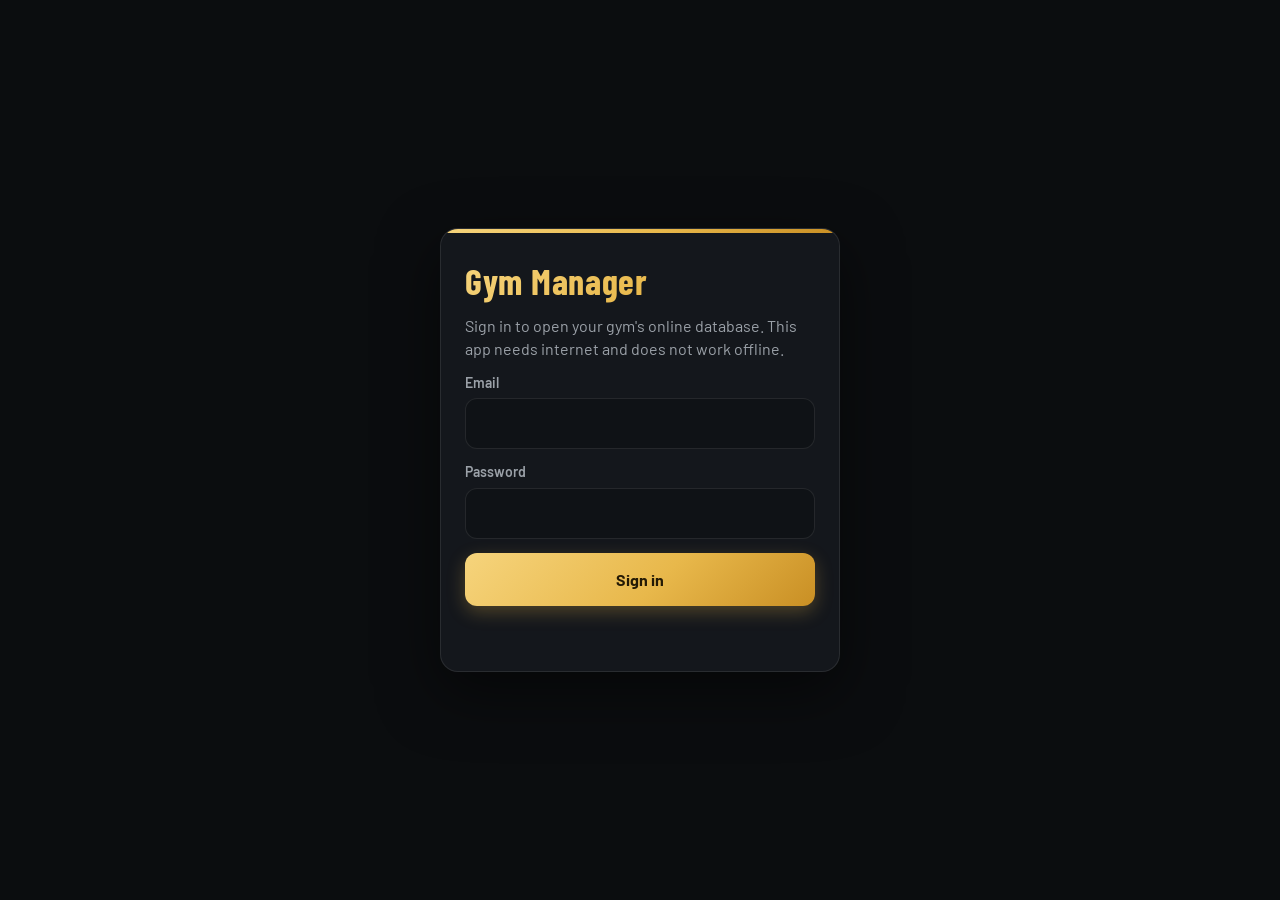
==== commit a0d1cff4: "Fix QR WhatsApp share fallback (open member chat directly); remove backup UI (fully online now)" ====
--- a/index.html
+++ b/index.html
@@ -56,7 +56,6 @@
   </div>
 </div>
 <div id="toast" role="status" aria-live="polite"></div>
-<input type="file" id="restoreFile" accept="application/json" hidden>
 <script src="config.js"></script>
 <script src="qrcode.js"></script>
 <script src="jsqr.js"></script>
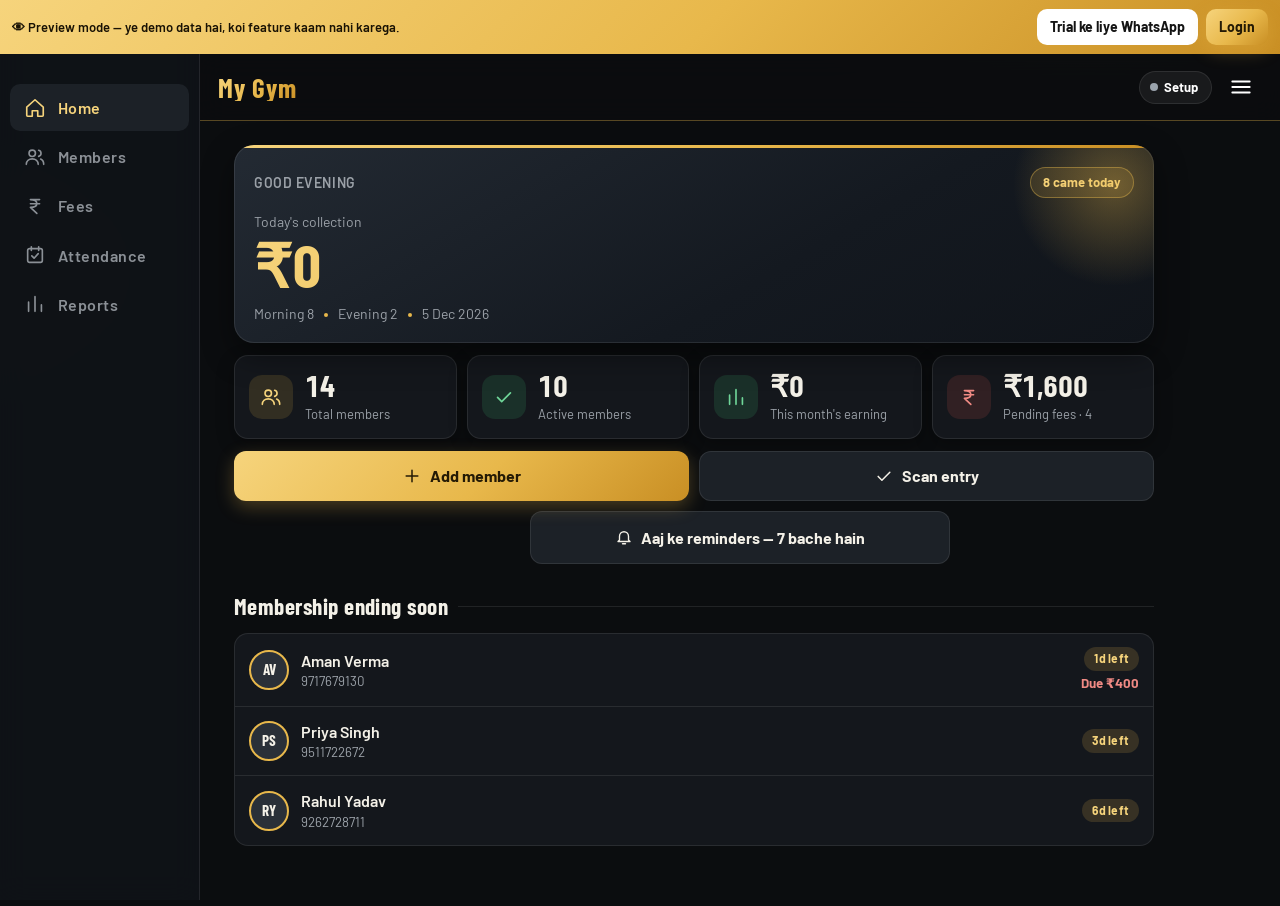
==== commit d05a768a: "v12: preview/showroom mode — app opens without login on demo data, all features blocked until login" ====
--- a/index.html
+++ b/index.html
@@ -17,6 +17,10 @@
 <link rel="stylesheet" href="style.css">
 </head>
 <body>
+<div id="previewBar" hidden>
+  <span class="pv-txt">👁 Preview mode — ye demo data hai, koi feature kaam nahi karega.</span>
+  <span class="pv-acts"><a class="btn light small" id="pvWa" href="#" target="_blank" rel="noopener">Trial ke liye WhatsApp</a><button class="btn primary small" data-act="previewLogin">Login</button></span>
+</div>
 <header class="top">
   <div class="brand"><span id="gymName">Gym Manager</span></div>
   <div class="top-acts">
@@ -46,6 +50,8 @@
     <label>Password<input name="password" type="password" required autocomplete="current-password"></label>
     <button class="btn primary wide">Sign in</button>
     <p id="loginMsg" role="alert"></p>
+    <button type="button" class="btn ghost wide" data-act="preview" style="margin-top:6px">Bina login ke pehle app dekho</button>
+    <p class="mini" style="text-align:center;margin-top:8px">Preview me demo data dikhega — features login ke baad hi chalenge.</p>
   </form>
 </div>
 <div id="netblock" hidden>
@@ -56,6 +62,15 @@
   </div>
 </div>
 <div id="toast" role="status" aria-live="polite"></div>
+<div id="lockblock" hidden>
+  <div class="nb-card">
+    <h1 id="lockTitle">Demo over</h1>
+    <p id="lockMsg">Aapka demo period khatam ho gaya hai. App activate karne ke liye message karo — payment ke baad app yahin se unlock ho jayega aur aapka saara data safe rahega.</p>
+    <a class="btn primary wide" id="lockWa" href="#" target="_blank" rel="noopener">WhatsApp par activate karo</a>
+    <button class="btn ghost wide" id="lockRetry" style="margin-top:10px">Check again</button>
+    <button class="btn ghost wide" id="lockLogout" style="margin-top:10px">Log out</button>
+  </div>
+</div>
 <script src="config.js"></script>
 <script src="qrcode.js"></script>
 <script src="jsqr.js"></script>
--- a/style.css
+++ b/style.css
@@ -122,6 +122,7 @@
 .tag.active{background:rgba(67,197,121,.16);color:#6FD598}
 .tag.expiring{background:rgba(232,184,75,.16);color:var(--gold2)}
 .tag.expired{background:rgba(228,87,79,.16);color:#F08A84}
+.tag.pt{background:rgba(130,150,255,.16);color:#A9BAFF;max-width:140px;overflow:hidden;text-overflow:ellipsis}
 
 /* ---------- controls ---------- */
 .search{width:100%;padding:13px 15px;border:1px solid var(--line);border-radius:12px;background:var(--card);color:var(--ink)}
@@ -173,10 +174,25 @@
 .sheet-head h2::after{display:none}
 .sheet-body{overflow:auto;padding:4px 20px calc(24px + var(--sb))}
 @keyframes up{from{transform:translateY(60px);opacity:.3}to{transform:none;opacity:1}}
-form label{display:block;font-weight:600;font-size:14px;margin-top:13px;color:var(--mute)}
-form input,form select{display:block;width:100%;margin-top:5px;padding:13px;border:1px solid var(--line);border-radius:12px;
+form label,.setmain label{display:block;font-weight:600;font-size:14px;margin-top:13px;color:var(--mute)}
+form input,form select,.setmain input,.setmain select{display:block;width:100%;margin-top:5px;padding:13px;border:1px solid var(--line);border-radius:12px;
   background:#0F1216;color:var(--ink);font-weight:400;font-size:16px;color-scheme:dark}
-form input:focus,form select:focus{border-color:var(--gold);outline:0}
+form input:focus,form select:focus,.setmain input:focus,.setmain select:focus{border-color:var(--gold);outline:0}
+/* settings: sidebar menu layout (app style) */
+.setwrap{display:flex;gap:16px;align-items:flex-start}
+.setside{display:flex;flex-direction:column;gap:4px;min-width:152px;position:sticky;top:0;background:var(--card);
+  border:1px solid var(--line);border-radius:14px;padding:8px}
+.setside button{display:flex;align-items:center;gap:9px;border:0;background:none;color:var(--mute);padding:11px 12px;
+  border-radius:10px;font-weight:600;font-size:15px;text-align:left;cursor:pointer;width:100%}
+.setside button:hover{background:var(--card2);color:var(--ink)}
+.setside button.on{background:var(--grad);color:#241A05;font-weight:700}
+.setmain{flex:1;min-width:0}
+.setmain h3{margin-top:2px}
+@media (max-width:560px){
+  .setwrap{gap:10px}
+  .setside{min-width:108px;padding:6px}
+  .setside button{font-size:13px;padding:9px 8px;gap:6px}
+}
 .planrow{display:grid;grid-template-columns:1.4fr .7fr .9fr auto;gap:6px;align-items:end;margin-top:8px}
 .planrow input{margin-top:0;padding:11px 8px}
 .planrow .ib{background:var(--card2);width:38px;height:44px}
@@ -257,9 +273,16 @@
 
 /* ---------- offline / setup blocker: covers the whole app ---------- */
 #netblock{position:fixed;inset:0;z-index:95;display:grid;place-items:center;padding:20px;background:var(--bg)}
+#lockblock{position:fixed;inset:0;z-index:96;display:grid;place-items:center;padding:20px;background:var(--bg)}
 .nb-card{background:var(--card);border:1px solid var(--line);border-radius:18px;padding:26px 24px;width:100%;max-width:400px;
   box-shadow:0 20px 60px rgba(0,0,0,.5);position:relative;overflow:hidden;text-align:center}
 .nb-card::before{content:"";position:absolute;top:0;left:0;right:0;height:4px;background:var(--grad)}
 .nb-card h1{font-size:36px;background:var(--grad);-webkit-background-clip:text;background-clip:text;
   -webkit-text-fill-color:transparent;color:transparent}
 .nb-card p{color:var(--mute);margin:10px 0 4px}
+#previewBar{position:sticky;top:0;z-index:30;display:flex;align-items:center;justify-content:space-between;gap:10px;
+  padding:9px 12px;background:var(--grad);color:#191204;font-size:13px;font-weight:600}
+#previewBar[hidden]{display:none}
+#previewBar .pv-acts{display:flex;gap:8px;align-items:center;flex-shrink:0}
+#previewBar .btn{border:0}
+body.pv .top{position:relative}
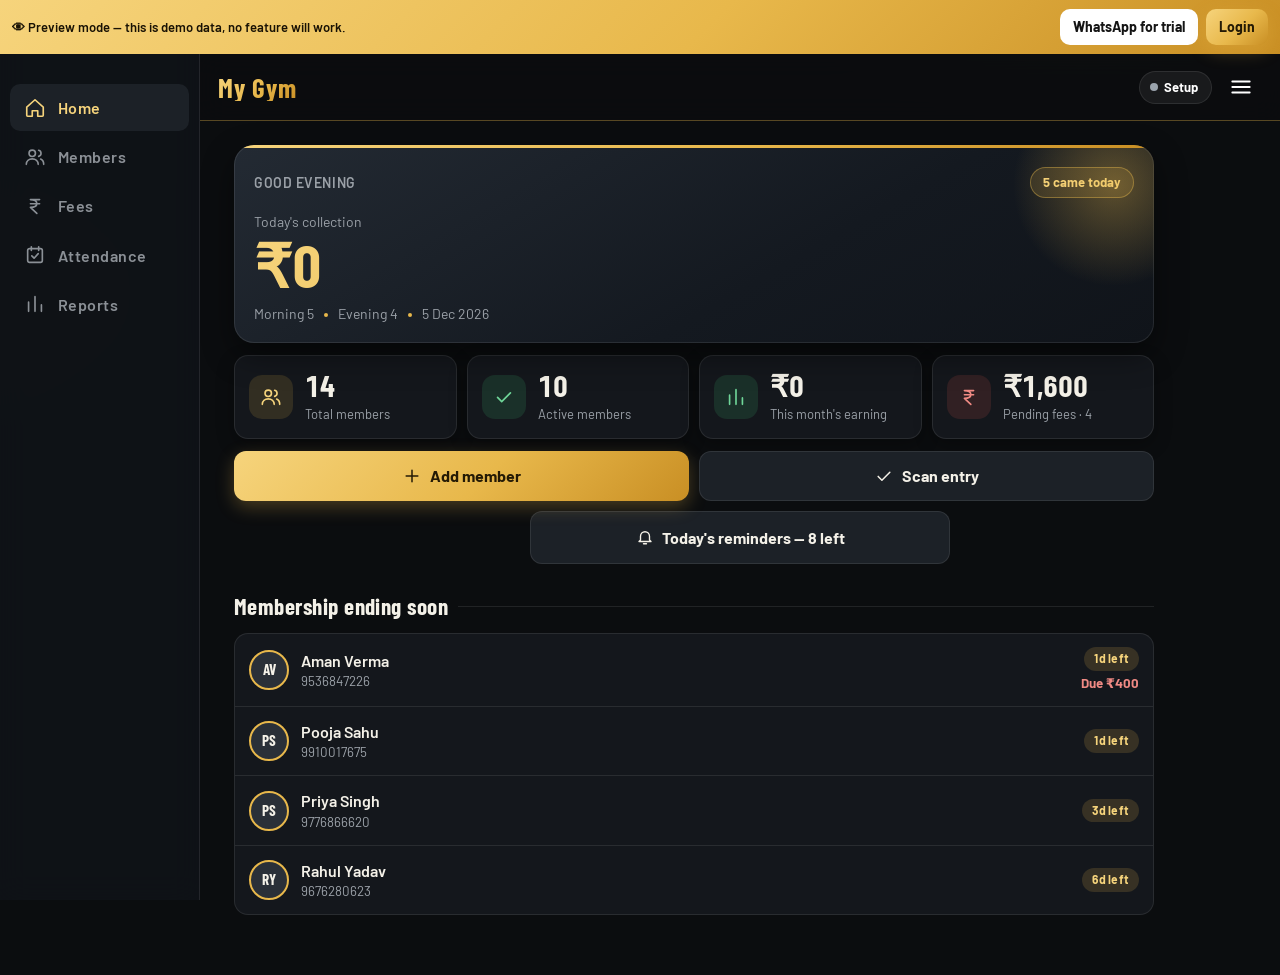
==== commit 1dc4c710: "v13: full English UI + exit counting (same QR toggles entry/exit with duration, inside-now count)" ====
--- a/index.html
+++ b/index.html
@@ -18,8 +18,8 @@
 </head>
 <body>
 <div id="previewBar" hidden>
-  <span class="pv-txt">👁 Preview mode — ye demo data hai, koi feature kaam nahi karega.</span>
-  <span class="pv-acts"><a class="btn light small" id="pvWa" href="#" target="_blank" rel="noopener">Trial ke liye WhatsApp</a><button class="btn primary small" data-act="previewLogin">Login</button></span>
+  <span class="pv-txt">👁 Preview mode — this is demo data, no feature will work.</span>
+  <span class="pv-acts"><a class="btn light small" id="pvWa" href="#" target="_blank" rel="noopener">WhatsApp for trial</a><button class="btn primary small" data-act="previewLogin">Login</button></span>
 </div>
 <header class="top">
   <div class="brand"><span id="gymName">Gym Manager</span></div>
@@ -50,8 +50,8 @@
     <label>Password<input name="password" type="password" required autocomplete="current-password"></label>
     <button class="btn primary wide">Sign in</button>
     <p id="loginMsg" role="alert"></p>
-    <button type="button" class="btn ghost wide" data-act="preview" style="margin-top:6px">Bina login ke pehle app dekho</button>
-    <p class="mini" style="text-align:center;margin-top:8px">Preview me demo data dikhega — features login ke baad hi chalenge.</p>
+    <button type="button" class="btn ghost wide" data-act="preview" style="margin-top:6px">See the app first, without login</button>
+    <p class="mini" style="text-align:center;margin-top:8px">The preview shows demo data — features work only after login.</p>
   </form>
 </div>
 <div id="netblock" hidden>
@@ -65,8 +65,8 @@
 <div id="lockblock" hidden>
   <div class="nb-card">
     <h1 id="lockTitle">Demo over</h1>
-    <p id="lockMsg">Aapka demo period khatam ho gaya hai. App activate karne ke liye message karo — payment ke baad app yahin se unlock ho jayega aur aapka saara data safe rahega.</p>
-    <a class="btn primary wide" id="lockWa" href="#" target="_blank" rel="noopener">WhatsApp par activate karo</a>
+    <p id="lockMsg">Your demo period is over. Message us to activate the app — after payment it will unlock right here and all your data stays safe.</p>
+    <a class="btn primary wide" id="lockWa" href="#" target="_blank" rel="noopener">Activate on WhatsApp</a>
     <button class="btn ghost wide" id="lockRetry" style="margin-top:10px">Check again</button>
     <button class="btn ghost wide" id="lockLogout" style="margin-top:10px">Log out</button>
   </div>
